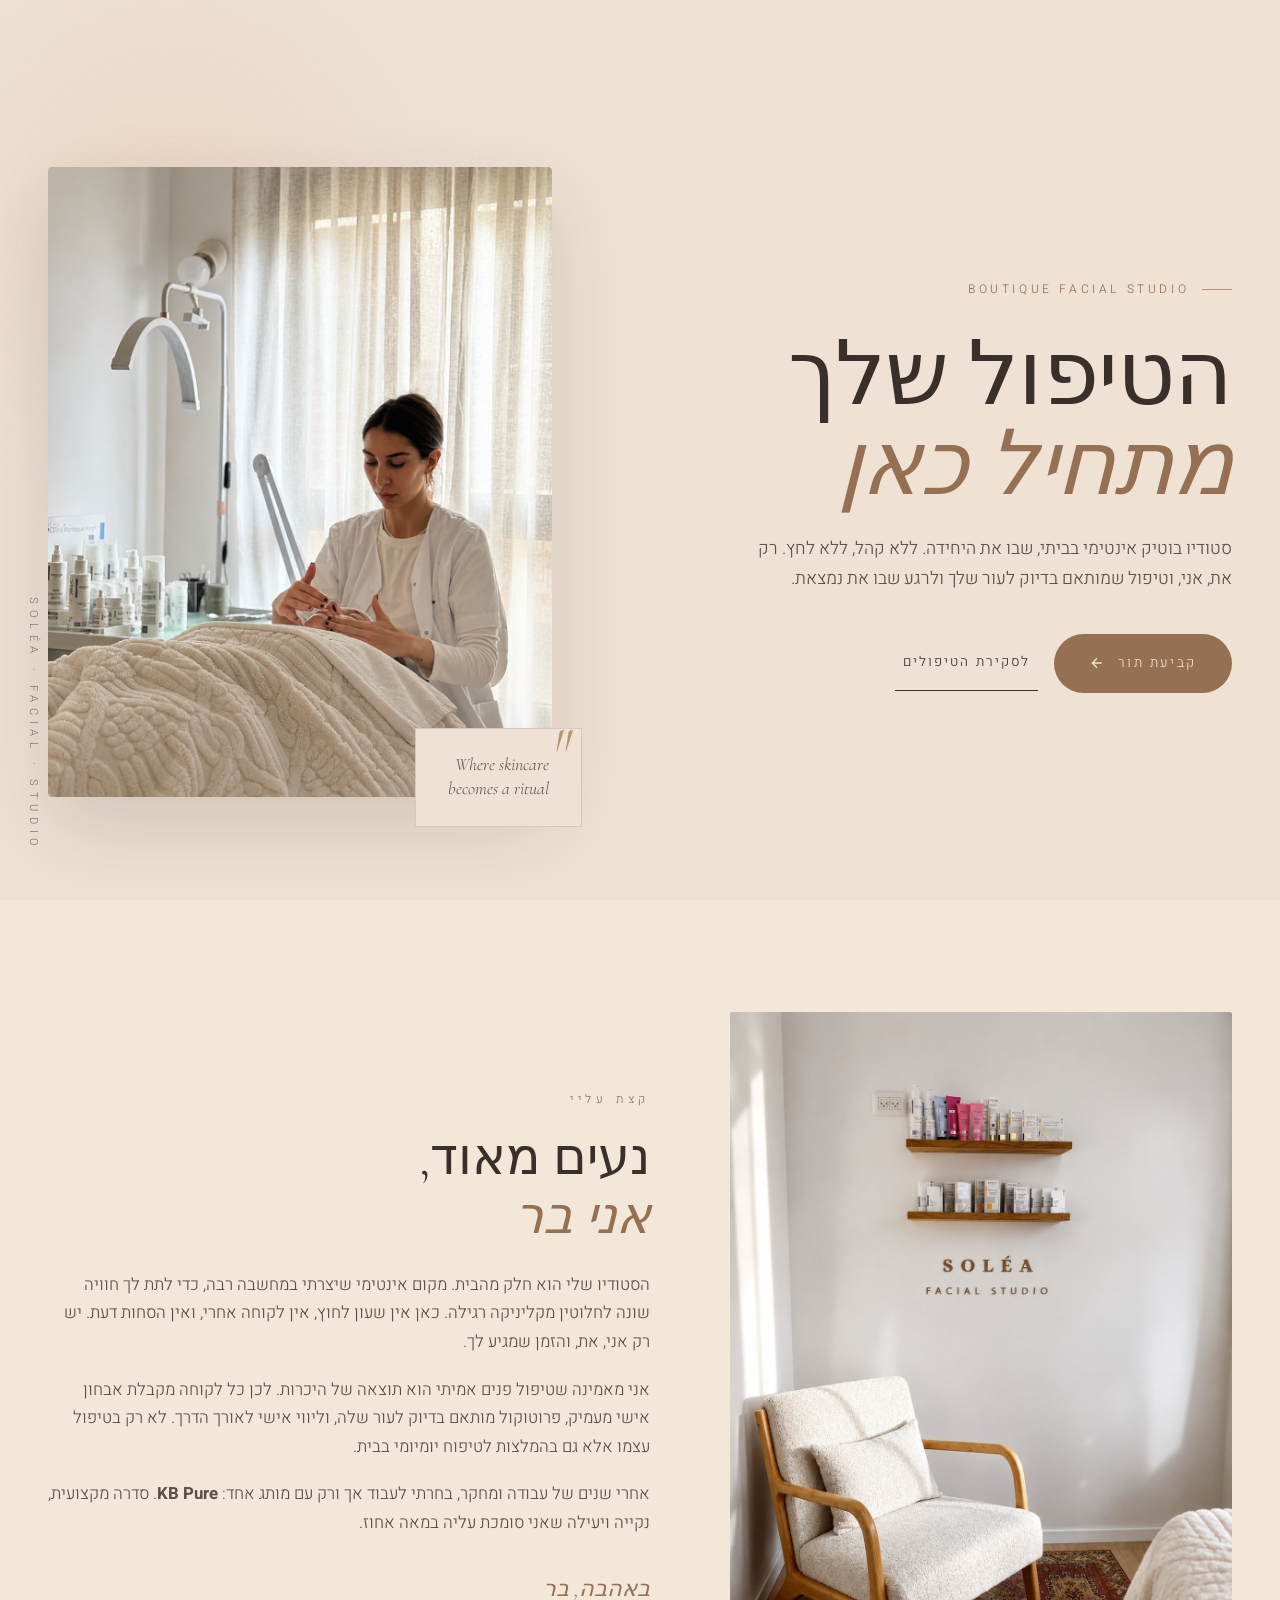
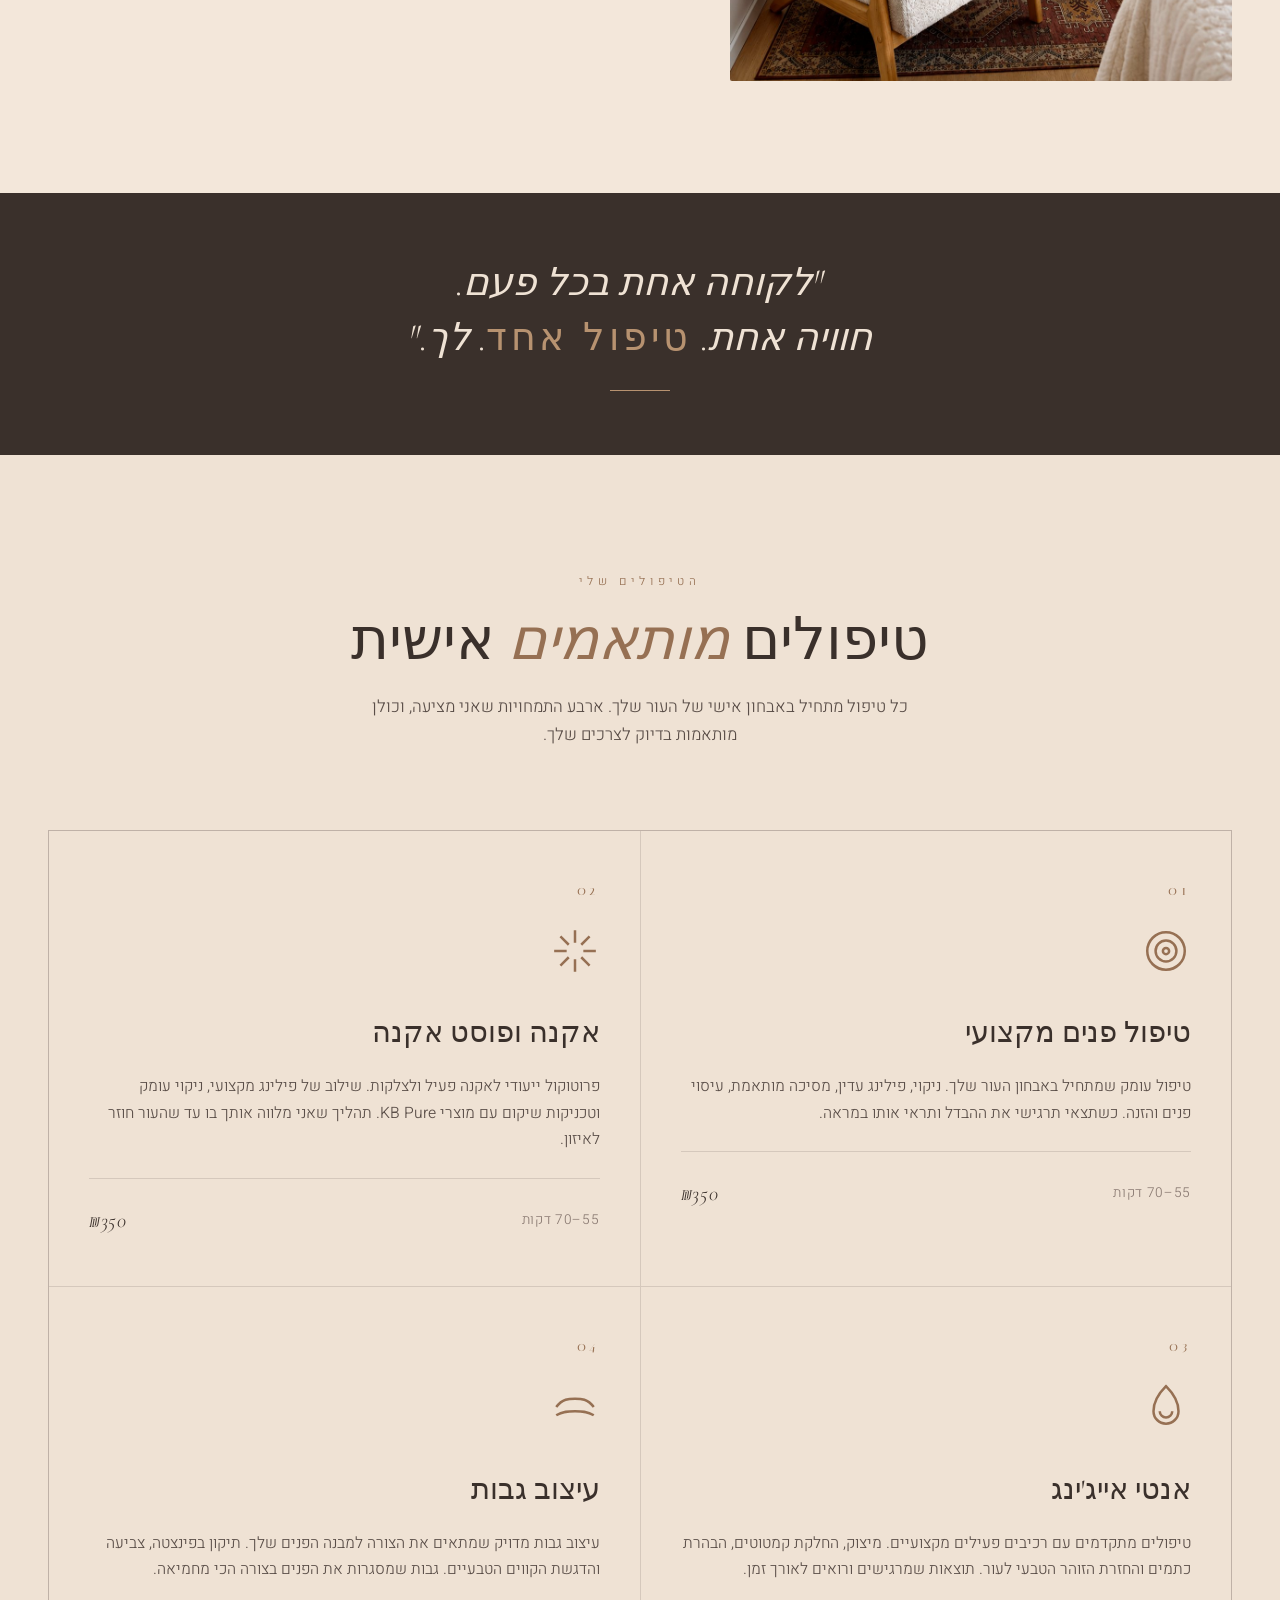
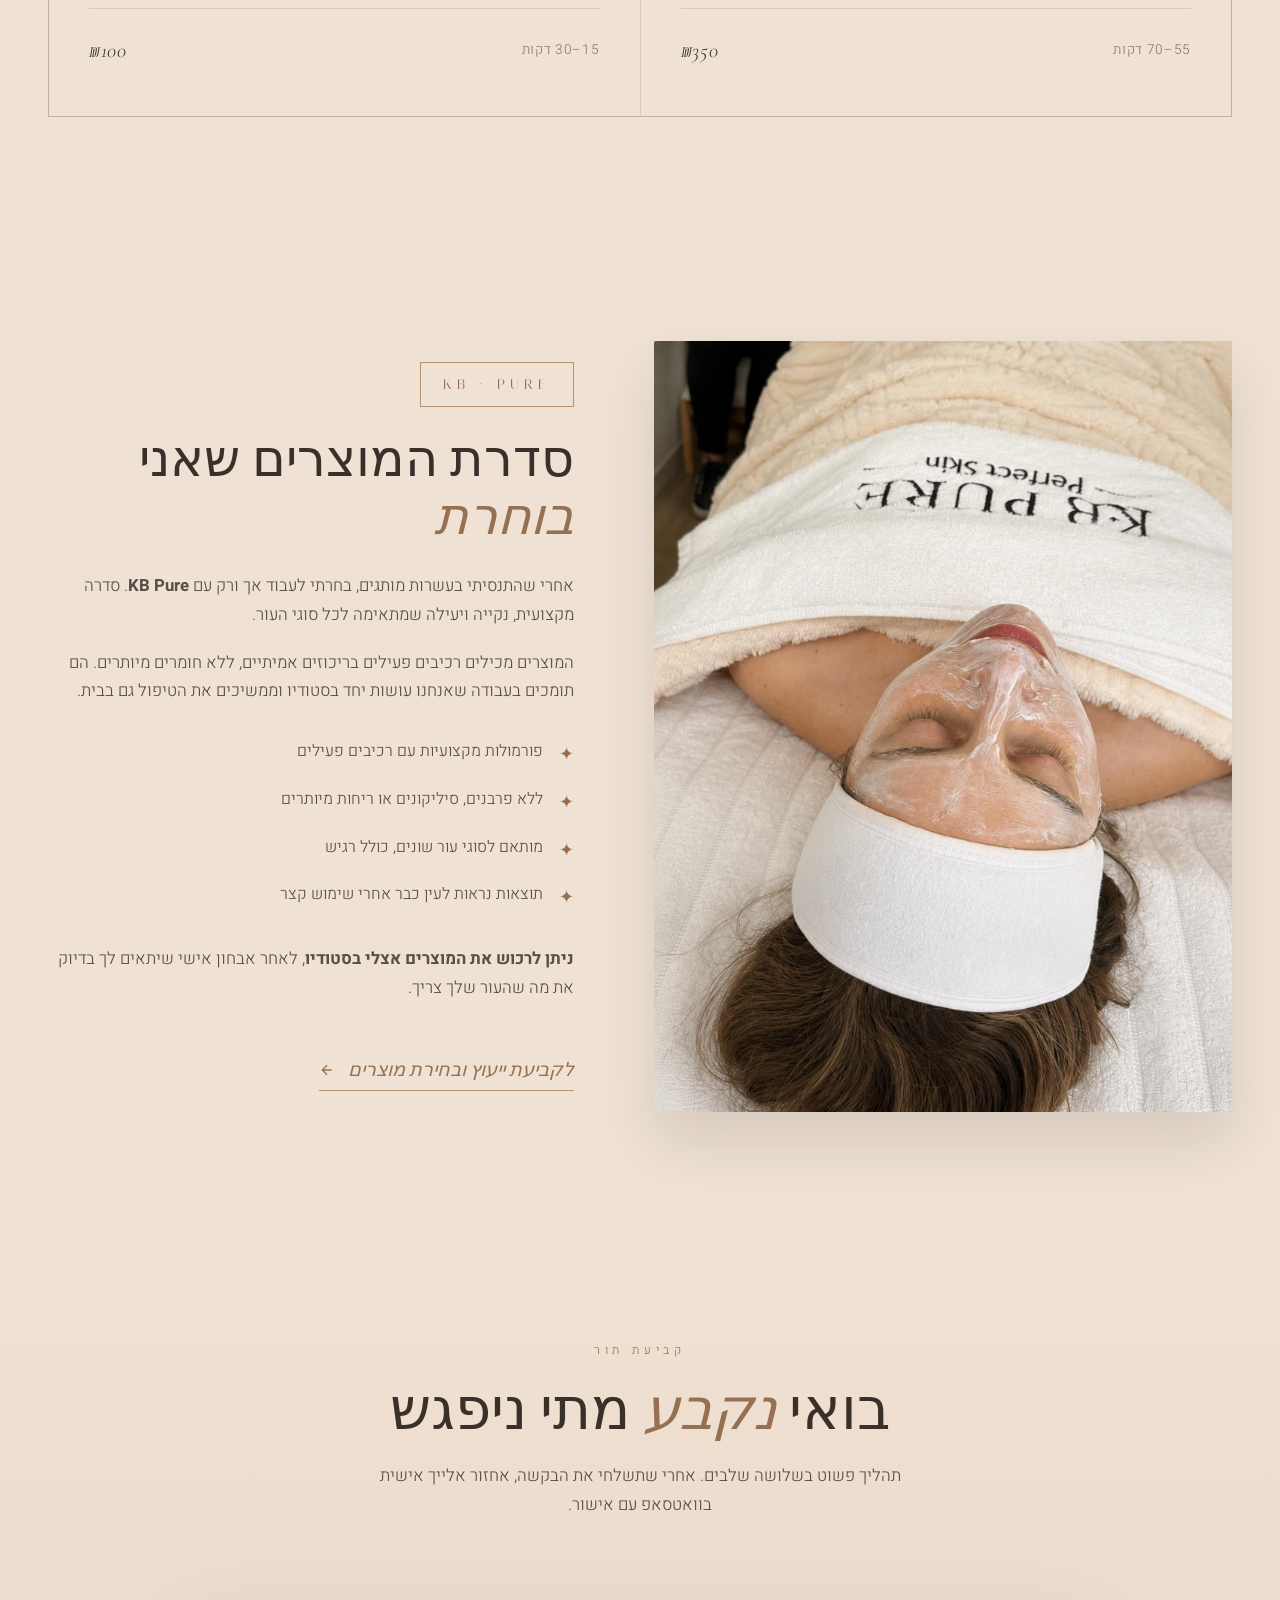
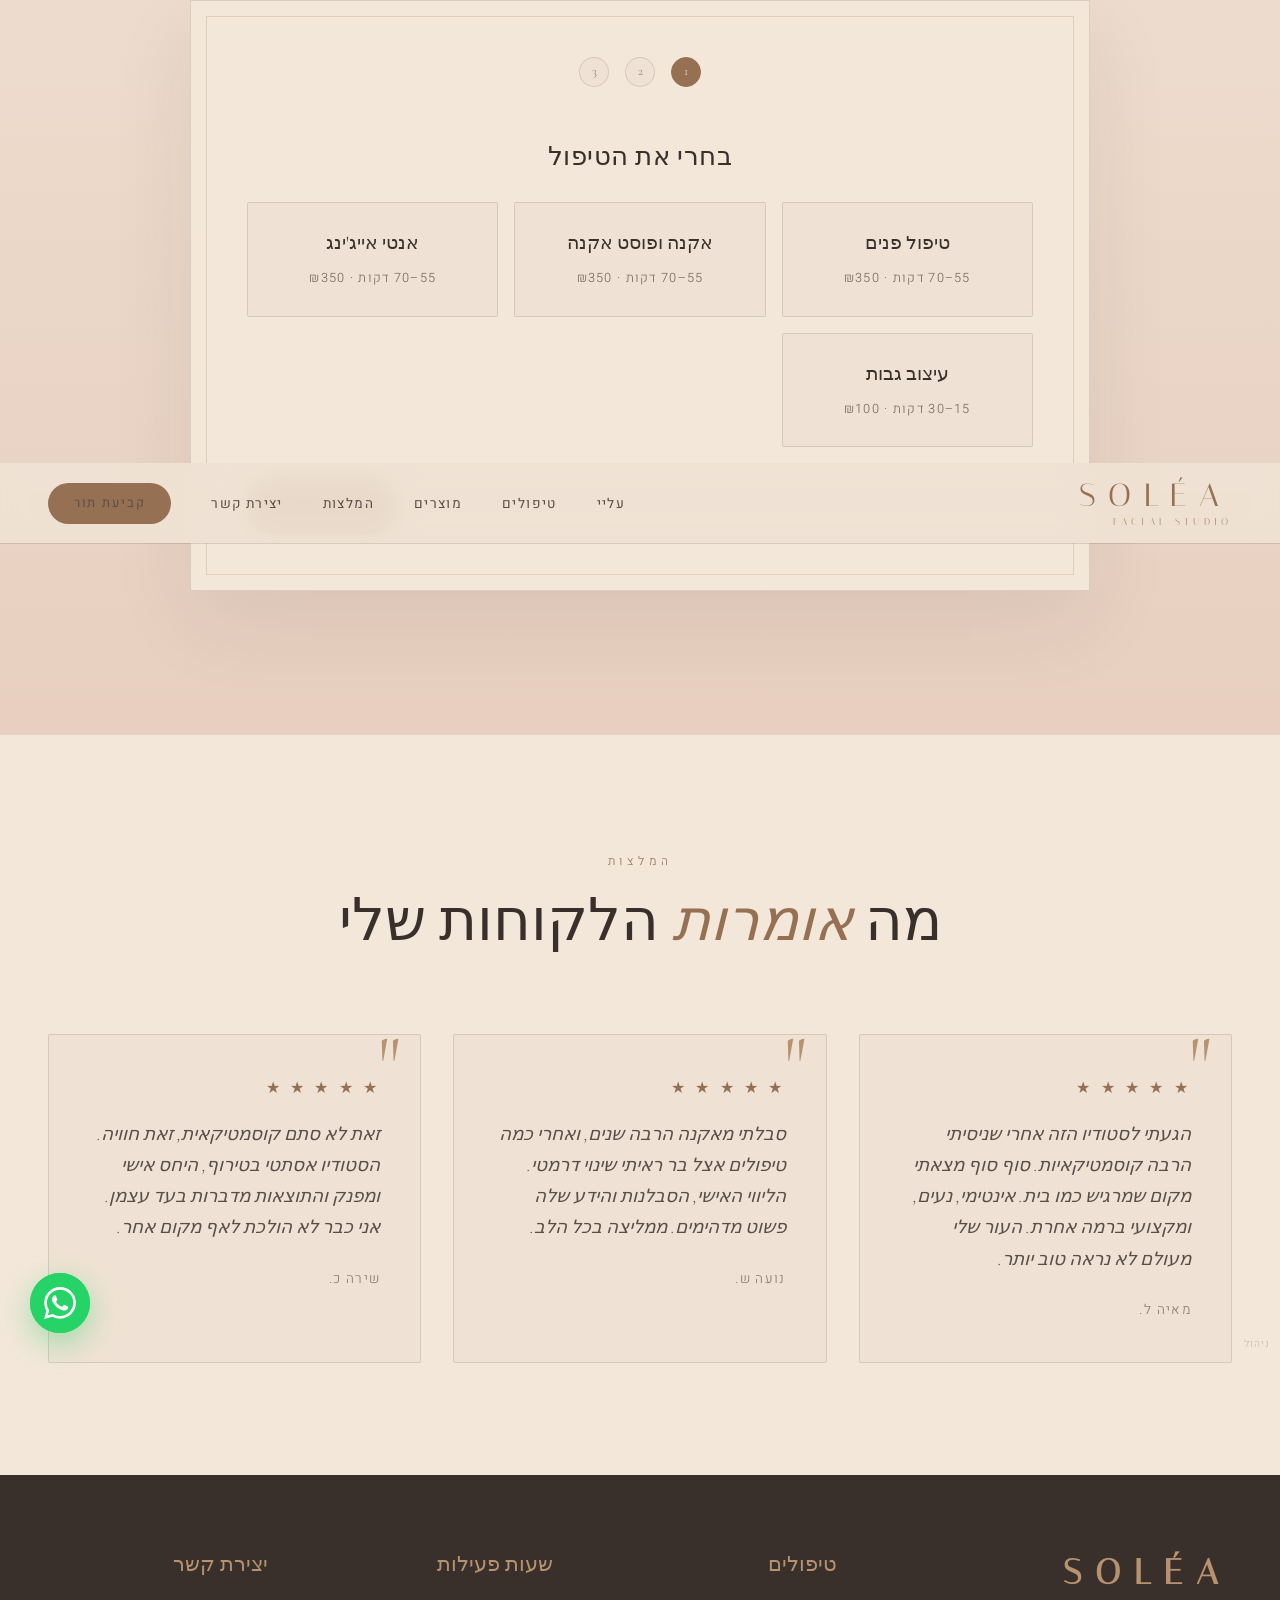
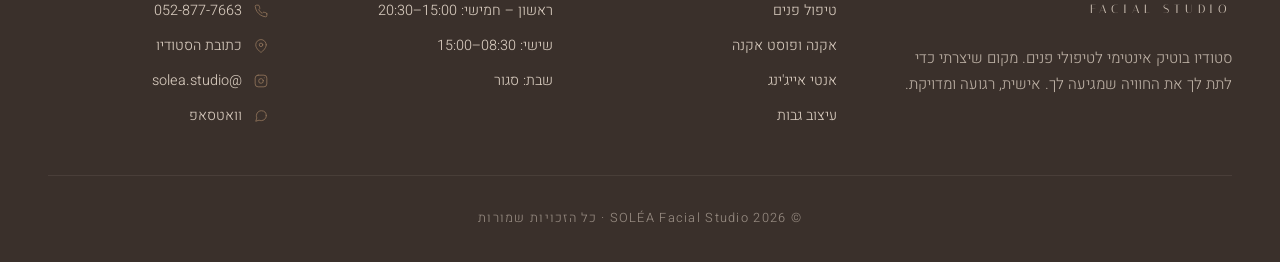
==== index.html @ 87bf35b2 "init" ====
<!DOCTYPE html>
<html lang="he" dir="rtl">
<head>
<meta charset="UTF-8">
<meta name="viewport" content="width=device-width, initial-scale=1.0">
<title>SOLÉA Facial Studio | סטודיו בוטיק לטיפולי פנים</title>
<meta name="description" content="סטודיו בוטיק אינטימי לטיפולי פנים, אקנה ועיצוב גבות. חוויה אישית, מקצועית ומפנקת בבית הקוסמטיקאית.">


<meta name="robots" content="index, follow, max-image-preview:large">
<meta name="author" content="SOLÉA Facial Studio">
<meta name="theme-color" content="#f7ede2">
<meta name="format-detection" content="telephone=no">
<link rel="canonical" href="https://your-domain.com/">

<meta property="og:type" content="website">
<meta property="og:locale" content="he_IL">
<meta property="og:title" content="SOLÉA Facial Studio | סטודיו בוטיק לטיפולי פנים">
<meta property="og:description" content="סטודיו בוטיק אינטימי לטיפולי פנים, אקנה ועיצוב גבות. חוויה אישית, מקצועית ומפנקת בבית הקוסמטיקאית.">
<meta property="og:url" content="https://your-domain.com/">
<meta property="og:site_name" content="SOLÉA Facial Studio">
<meta property="og:image" content="https://your-domain.com/og-image.jpg">

<meta name="twitter:card" content="summary_large_image">
<meta name="twitter:title" content="SOLÉA Facial Studio | סטודיו בוטיק לטיפולי פנים">
<meta name="twitter:description" content="סטודיו בוטיק אינטימי לטיפולי פנים, אקנה ועיצוב גבות. חוויה אישית, מקצועית ומפנקת בבית הקוסמטיקאית.">
<meta name="twitter:image" content="https://your-domain.com/og-image.jpg">

<script type="application/ld+json">
{
  "@context": "https://schema.org",
  "@type": "BeautySalon",
  "name": "SOLÉA Facial Studio",
  "description": "סטודיו בוטיק אינטימי לטיפולי פנים, אקנה ועיצוב גבות.",
  "url": "https://your-domain.com/",
  "telephone": "+972-52-877-7663",
  "areaServed": "IL",
  "serviceType": ["טיפולי פנים", "טיפול באקנה", "עיצוב גבות"]
}
</script>
<link rel="preconnect" href="https://fonts.googleapis.com">
<link rel="preconnect" href="https://fonts.gstatic.com" crossorigin>
<link href="https://fonts.googleapis.com/css2?family=Cormorant+Garamond:ital,wght@0,300;0,400;0,500;0,600;1,300;1,400&family=Heebo:wght@200;300;400;500;600;700&family=Italiana&display=swap" rel="stylesheet">

<link rel="stylesheet" href="styles.css">
</head>
<body>

<nav id="nav">
  <a href="#" class="nav-logo">
    SOLÉA
    <small>FACIAL STUDIO</small>
  </a>
  <button class="menu-toggle" id="menuToggle" type="button" aria-label="פתיחת תפריט" aria-expanded="false" aria-controls="navLinks">
    <span class="menu-toggle-line"></span>
    <span class="menu-toggle-line"></span>
    <span class="menu-toggle-line"></span>
  </button>
  <ul class="nav-links" id="navLinks">
    <li><a href="#about">עליי</a></li>
    <li><a href="#services">טיפולים</a></li>
    <li><a href="#products">מוצרים</a></li>
    <li><a href="#testimonials">המלצות</a></li>
    <li><a href="#contact">יצירת קשר</a></li>
    <li><a href="#booking" class="nav-cta">קביעת תור</a></li>
  </ul>
</nav>

<header class="hero">
  <div class="vertical-text">SOLÉA · FACIAL · STUDIO</div>
  <div class="hero-content">
    <span class="hero-eyebrow">Boutique Facial Studio</span>
    <h1>הטיפול שלך<br><em>מתחיל כאן</em></h1>
    <p class="lead">סטודיו בוטיק אינטימי בביתי, שבו את היחידה. ללא קהל, ללא לחץ. רק את, אני, וטיפול שמותאם בדיוק לעור שלך ולרגע שבו את נמצאת.</p>
    <div class="hero-cta-group">
      <a href="#booking" class="btn-primary">
        קביעת תור
        <svg width="16" height="16" viewBox="0 0 24 24" fill="none" stroke="currentColor" stroke-width="2"><path d="M19 12H5M12 19l-7-7 7-7"/></svg>
      </a>
      <a href="#services" class="btn-ghost">לסקירת הטיפולים</a>
    </div>
  </div>
  <div class="hero-image-wrap">
    <div class="hero-image">
      <img src="[data-uri]" alt="הקוסמטיקאית במהלך טיפול">
    </div>
    <div class="hero-deco">
      Where skincare<br>becomes a ritual
    </div>
  </div>
</header>

<section id="about" class="about">
  <div class="about-grid">
    <div class="about-image">
      <img src="[data-uri]" alt="חוויית טיפול בסטודיו">
      <div class="about-image-frame"></div>
    </div>
    <div class="about-content">
      <span class="section-eyebrow">קצת עליי</span>
      <h2>נעים מאוד,<br><em>אני בר</em></h2>
      <p>הסטודיו שלי הוא חלק מהבית. מקום אינטימי שיצרתי במחשבה רבה, כדי לתת לך חוויה שונה לחלוטין מקליניקה רגילה. כאן אין שעון לחוץ, אין לקוחה אחרי, ואין הסחות דעת. יש רק אני, את, והזמן שמגיע לך.</p>
      <p>אני מאמינה שטיפול פנים אמיתי הוא תוצאה של היכרות. לכן כל לקוחה מקבלת אבחון אישי מעמיק, פרוטוקול מותאם בדיוק לעור שלה, וליווי אישי לאורך הדרך. לא רק בטיפול עצמו אלא גם בהמלצות לטיפוח יומיומי בבית.</p>
      <p>אחרי שנים של עבודה ומחקר, בחרתי לעבוד אך ורק עם מותג אחד: <strong>KB Pure</strong>. סדרה מקצועית, נקייה ויעילה שאני סומכת עליה במאה אחוז.</p>
      <div class="about-signature">באהבה, בר</div>
    </div>
  </div>
</section>

<div class="experience-strip">
  <div class="experience-strip-inner">
    <h3>"לקוחה אחת בכל פעם.<br>חוויה אחת. <em>טיפול אחד</em>. לך."</h3>
    <div class="underline"></div>
  </div>
</div>

<section id="services">
  <div class="section-header">
    <span class="section-eyebrow">הטיפולים שלי</span>
    <h2 class="section-title">טיפולים <em>מותאמים</em> אישית</h2>
    <p class="section-sub">כל טיפול מתחיל באבחון אישי של העור שלך. ארבע התמחויות שאני מציעה, וכולן מותאמות בדיוק לצרכים שלך.</p>
  </div>

  <div class="services-grid">
    <div class="service-card">
      <div class="service-number">01</div>
      <svg class="service-icon" viewBox="0 0 24 24" fill="none" stroke="currentColor" stroke-width="1.2"><circle cx="12" cy="12" r="9"/><circle cx="12" cy="12" r="5"/><circle cx="12" cy="12" r="1.5"/></svg>
      <h3>טיפול פנים מקצועי</h3>
      <p>טיפול עומק שמתחיל באבחון העור שלך. ניקוי, פילינג עדין, מסיכה מותאמת, עיסוי פנים והזנה. כשתצאי תרגישי את ההבדל ותראי אותו במראה.</p>
      <div class="service-meta">
        <span>55–70 דקות</span>
        <span class="service-price">₪350</span>
      </div>
    </div>

    <div class="service-card">
      <div class="service-number">02</div>
      <svg class="service-icon" viewBox="0 0 24 24" fill="none" stroke="currentColor" stroke-width="1.2"><path d="M12 2v6M12 16v6M2 12h6M16 12h6M5 5l4 4M15 15l4 4M5 19l4-4M15 9l4-4"/></svg>
      <h3>אקנה ופוסט אקנה</h3>
      <p>פרוטוקול ייעודי לאקנה פעיל ולצלקות. שילוב של פילינג מקצועי, ניקוי עומק וטכניקות שיקום עם מוצרי KB Pure. תהליך שאני מלווה אותך בו עד שהעור חוזר לאיזון.</p>
      <div class="service-meta">
        <span>55–70 דקות</span>
        <span class="service-price">₪350</span>
      </div>
    </div>

    <div class="service-card">
      <div class="service-number">03</div>
      <svg class="service-icon" viewBox="0 0 24 24" fill="none" stroke="currentColor" stroke-width="1.2"><path d="M12 2C8 6 6 10 6 14a6 6 0 0012 0c0-4-2-8-6-12z"/><path d="M9 14a3 3 0 006 0"/></svg>
      <h3>אנטי אייג'ינג</h3>
      <p>טיפולים מתקדמים עם רכיבים פעילים מקצועיים. מיצוק, החלקת קמטוטים, הבהרת כתמים והחזרת הזוהר הטבעי לעור. תוצאות שמרגישים ורואים לאורך זמן.</p>
      <div class="service-meta">
        <span>55–70 דקות</span>
        <span class="service-price">₪350</span>
      </div>
    </div>

    <div class="service-card">
      <div class="service-number">04</div>
      <svg class="service-icon" viewBox="0 0 24 24" fill="none" stroke="currentColor" stroke-width="1.2"><path d="M3 12c3-4 6-4 9-4s6 0 9 4"/><path d="M3 16c3-2 6-2 9-2s6 0 9 2"/></svg>
      <h3>עיצוב גבות</h3>
      <p>עיצוב גבות מדויק שמתאים את הצורה למבנה הפנים שלך. תיקון בפינצטה, צביעה והדגשת הקווים הטבעיים. גבות שמסגרות את הפנים בצורה הכי מחמיאה.</p>
      <div class="service-meta">
        <span>15–30 דקות</span>
        <span class="service-price">₪100</span>
      </div>
    </div>
  </div>
  <div class="services-carousel-controls" aria-label="ניווט קרוסלת טיפולים">
    <button type="button" class="services-carousel-btn" id="servicesPrev" aria-label="טיפול קודם">‹</button>
    <div class="services-carousel-dots" id="servicesDots"></div>
    <button type="button" class="services-carousel-btn" id="servicesNext" aria-label="טיפול הבא">›</button>
  </div>
</section>

<section id="products" class="products">
  <div class="products-grid">
    <div class="products-image">
      <img src="assets/treatment-3.png" alt="פינת המוצרים של KB Pure בסטודיו">
    </div>
    <div class="products-content">
      <span class="brand-mark">KB · PURE</span>
      <h2>סדרת המוצרים שאני <em>בוחרת</em></h2>
      <p>אחרי שהתנסיתי בעשרות מותגים, בחרתי לעבוד אך ורק עם <strong>KB Pure</strong>. סדרה מקצועית, נקייה ויעילה שמתאימה לכל סוגי העור.</p>
      <p>המוצרים מכילים רכיבים פעילים בריכוזים אמיתיים, ללא חומרים מיותרים. הם תומכים בעבודה שאנחנו עושות יחד בסטודיו וממשיכים את הטיפול גם בבית.</p>
      <ul class="products-features">
        <li>פורמולות מקצועיות עם רכיבים פעילים</li>
        <li>ללא פרבנים, סיליקונים או ריחות מיותרים</li>
        <li>מותאם לסוגי עור שונים, כולל רגיש</li>
        <li>תוצאות נראות לעין כבר אחרי שימוש קצר</li>
      </ul>
      <p style="margin-top: 2rem;"><strong>ניתן לרכוש את המוצרים אצלי בסטודיו</strong>, לאחר אבחון אישי שיתאים לך בדיוק את מה שהעור שלך צריך.</p>
      <a href="#booking" class="products-cta">
        לקביעת ייעוץ ובחירת מוצרים
        <svg width="16" height="16" viewBox="0 0 24 24" fill="none" stroke="currentColor" stroke-width="2"><path d="M19 12H5M12 19l-7-7 7-7"/></svg>
      </a>
    </div>
  </div>
</section>

<section id="booking" class="booking">
  <div class="section-header">
    <span class="section-eyebrow">קביעת תור</span>
    <h2 class="section-title">בואי <em>נקבע</em> מתי ניפגש</h2>
    <p class="section-sub">תהליך פשוט בשלושה שלבים. אחרי שתשלחי את הבקשה, אחזור אלייך אישית בוואטסאפ עם אישור.</p>
  </div>

  <div class="booking-container">
    <div class="step-indicator">
      <div class="step-dot active" id="dot1">1</div>
      <div class="step-dot" id="dot2">2</div>
      <div class="step-dot" id="dot3">3</div>
    </div>

    <div class="booking-step active" id="step1">
      <h3 class="serif" style="font-size: 1.6rem; margin-bottom: 1.5rem; text-align: center;">בחרי את הטיפול</h3>
      <div class="service-options" id="serviceOptions">
        <div class="service-option" data-service="טיפול פנים מקצועי" data-duration="55-70 דק׳" data-price="350">
          <h4>טיפול פנים</h4>
          <span class="duration">55–70 דקות · ₪350</span>
        </div>
        <div class="service-option" data-service="אקנה ופוסט אקנה" data-duration="55-70 דק׳" data-price="350">
          <h4>אקנה ופוסט אקנה</h4>
          <span class="duration">55–70 דקות · ₪350</span>
        </div>
        <div class="service-option" data-service="אנטי אייג'ינג" data-duration="55-70 דק׳" data-price="350">
          <h4>אנטי אייג'ינג</h4>
          <span class="duration">55–70 דקות · ₪350</span>
        </div>
        <div class="service-option" data-service="עיצוב גבות" data-duration="15-30 דק׳" data-price="100">
          <h4>עיצוב גבות</h4>
          <span class="duration">15–30 דקות · ₪100</span>
        </div>
      </div>
      <div class="btn-row" style="justify-content: flex-end;">
        <button class="btn-primary" onclick="goToStep(2)" style="justify-content: center;">לשלב הבא</button>
      </div>
    </div>

    <div class="booking-step" id="step2">
      <h3 class="serif" style="font-size: 1.6rem; margin-bottom: 1.5rem; text-align: center;">בחרי תאריך ושעה</h3>
      <div class="calendar">
        <div class="calendar-header">
          <button class="calendar-nav" id="prevMonth">›</button>
          <div class="calendar-month" id="calendarMonth"></div>
          <button class="calendar-nav" id="nextMonth">‹</button>
        </div>
        <div class="calendar-grid" id="calendarGrid"></div>
      </div>
      <div id="timeSlotsContainer" style="display: none;">
        <label class="form-label">שעות פנויות</label>
        <div class="time-slots" id="timeSlots"></div>
      </div>
      <div class="btn-row">
        <button class="btn-secondary" onclick="goToStep(1)">חזור</button>
        <button class="btn-primary" onclick="goToStep(3)" style="justify-content: center;">לשלב הבא</button>
      </div>
    </div>

    <div class="booking-step" id="step3">
      <h3 class="serif" style="font-size: 1.6rem; margin-bottom: 1.5rem; text-align: center;">פרטים אישיים</h3>
      <div class="form-group">
        <label class="form-label">שם מלא</label>
        <input type="text" class="form-input" id="clientName" placeholder="השם שלך">
      </div>
      <div class="form-group">
        <label class="form-label">מספר טלפון</label>
        <input type="tel" class="form-input" id="clientPhone" placeholder="050-0000000">
      </div>
      <div class="form-group">
        <label class="form-label">הערות (אופציונלי)</label>
        <textarea class="form-textarea" id="clientNotes" placeholder="רגישויות, בקשות מיוחדות..."></textarea>
      </div>

      <div class="summary-card">
        <div class="summary-row"><span class="label">טיפול</span><span class="value" id="sumService">·</span></div>
        <div class="summary-row"><span class="label">תאריך</span><span class="value" id="sumDate">·</span></div>
        <div class="summary-row"><span class="label">שעה</span><span class="value" id="sumTime">·</span></div>
      </div>

      <div class="btn-row">
        <button class="btn-secondary" onclick="goToStep(2)">חזור</button>
        <button class="btn-primary" onclick="submitBooking()">
          שלחי בקשה דרך וואטסאפ
          <svg width="18" height="18" viewBox="0 0 24 24" fill="currentColor"><path d="M17.472 14.382c-.297-.149-1.758-.867-2.03-.967-.273-.099-.471-.148-.67.15-.197.297-.767.966-.94 1.164-.173.199-.347.223-.644.075-.297-.15-1.255-.463-2.39-1.475-.883-.788-1.48-1.761-1.653-2.059-.173-.297-.018-.458.13-.606.134-.133.298-.347.446-.52.149-.174.198-.298.298-.497.099-.198.05-.371-.025-.52-.075-.149-.669-1.612-.916-2.207-.242-.579-.487-.5-.669-.51-.173-.008-.371-.01-.57-.01-.198 0-.52.074-.792.372-.272.297-1.04 1.016-1.04 2.479 0 1.462 1.065 2.875 1.213 3.074.149.198 2.096 3.2 5.077 4.487.709.306 1.262.489 1.694.625.712.227 1.36.195 1.871.118.571-.085 1.758-.719 2.006-1.413.248-.694.248-1.289.173-1.413-.074-.124-.272-.198-.57-.347m-5.421 7.403h-.004a9.87 9.87 0 01-5.031-1.378l-.361-.214-3.741.982.998-3.648-.235-.374a9.86 9.86 0 01-1.51-5.26c.001-5.45 4.436-9.884 9.888-9.884 2.64 0 5.122 1.03 6.988 2.898a9.825 9.825 0 012.893 6.994c-.003 5.45-4.437 9.884-9.885 9.884m8.413-18.297A11.815 11.815 0 0012.05 0C5.495 0 .16 5.335.157 11.892c0 2.096.547 4.142 1.588 5.945L.057 24l6.305-1.654a11.882 11.882 0 005.683 1.448h.005c6.554 0 11.89-5.335 11.893-11.893a11.821 11.821 0 00-3.48-8.413z"/></svg>
        </button>
      </div>
    </div>

    <div class="booking-step" id="step4">
      <div class="success-screen">
        <div class="success-icon">✓</div>
        <h3 class="serif" style="font-size: 2rem; margin-bottom: 1rem;">הבקשה נשלחה!</h3>
        <p style="color: var(--ink-soft); max-width: 450px; margin: 0 auto 2rem; font-size: 1.05rem;">תודה רבה. נפתח לך וואטסאפ עם ההודעה אליי. אחזור אלייך אישית בהקדם עם אישור או הצעת מועד חלופי.</p>
        <button class="btn-primary" onclick="resetBooking()">קביעת תור נוסף</button>
      </div>
    </div>
  </div>
</section>

<section id="testimonials" class="testimonials">
  <div class="section-header">
    <span class="section-eyebrow">המלצות</span>
    <h2 class="section-title">מה <em>אומרות</em> הלקוחות שלי</h2>
  </div>
  <div class="testimonials-grid">
    <div class="testimonial">
      <div class="stars">★ ★ ★ ★ ★</div>
      <p>הגעתי לסטודיו הזה אחרי שניסיתי הרבה קוסמטיקאיות. סוף סוף מצאתי מקום שמרגיש כמו בית. אינטימי, נעים, ומקצועי ברמה אחרת. העור שלי מעולם לא נראה טוב יותר.</p>
      <div class="author">מאיה ל.</div>
    </div>
    <div class="testimonial">
      <div class="stars">★ ★ ★ ★ ★</div>
      <p>סבלתי מאקנה הרבה שנים, ואחרי כמה טיפולים אצל בר ראיתי שינוי דרמטי. הליווי האישי, הסבלנות והידע שלה פשוט מדהימים. ממליצה בכל הלב.</p>
      <div class="author">נועה ש.</div>
    </div>
    <div class="testimonial">
      <div class="stars">★ ★ ★ ★ ★</div>
      <p>זאת לא סתם קוסמטיקאית, זאת חוויה. הסטודיו אסתטי בטירוף, היחס אישי ומפנק והתוצאות מדברות בעד עצמן. אני כבר לא הולכת לאף מקום אחר.</p>
      <div class="author">שירה כ.</div>
    </div>
  </div>
  <div class="services-carousel-controls" aria-label="ניווט קרוסלת המלצות">
    <button type="button" class="services-carousel-btn" id="testimonialsPrev" aria-label="המלצה קודמת">‹</button>
    <div class="services-carousel-dots" id="testimonialsDots"></div>
    <button type="button" class="services-carousel-btn" id="testimonialsNext" aria-label="המלצה הבאה">›</button>
  </div>
</section>

<footer id="contact">
  <div class="footer-grid">
    <div class="footer-brand">
      <h3>SOLÉA</h3>
      <small>FACIAL STUDIO</small>
      <p>סטודיו בוטיק אינטימי לטיפולי פנים. מקום שיצרתי כדי לתת לך את החוויה שמגיעה לך. אישית, רגועה ומדויקת.</p>
    </div>
    <div class="footer-col">
      <h4>טיפולים</h4>
      <ul>
        <li><a href="#services">טיפול פנים</a></li>
        <li><a href="#services">אקנה ופוסט אקנה</a></li>
        <li><a href="#services">אנטי אייג'ינג</a></li>
        <li><a href="#services">עיצוב גבות</a></li>
      </ul>
    </div>
    <div class="footer-col">
      <h4>שעות פעילות</h4>
      <ul>
        <li>ראשון – חמישי: 15:00–20:30</li>
        <li>שישי: 08:30–15:00</li>
        <li>שבת: סגור</li>
      </ul>
    </div>
    <div class="footer-col">
      <h4>יצירת קשר</h4>
      <ul>
        <li>
          <svg class="footer-icon" viewBox="0 0 24 24" fill="none" stroke="currentColor" stroke-width="1.4" stroke-linecap="round" stroke-linejoin="round"><path d="M22 16.92v3a2 2 0 01-2.18 2 19.79 19.79 0 01-8.63-3.07 19.5 19.5 0 01-6-6 19.79 19.79 0 01-3.07-8.67A2 2 0 014.11 2h3a2 2 0 012 1.72 12.84 12.84 0 00.7 2.81 2 2 0 01-.45 2.11L8.09 9.91a16 16 0 006 6l1.27-1.27a2 2 0 012.11-.45 12.84 12.84 0 002.81.7A2 2 0 0122 16.92z"/></svg>
          <a href="tel:0528777663">052-877-7663</a>
        </li>
        <li>
          <svg class="footer-icon" viewBox="0 0 24 24" fill="none" stroke="currentColor" stroke-width="1.4" stroke-linecap="round" stroke-linejoin="round"><path d="M21 10c0 7-9 13-9 13s-9-6-9-13a9 9 0 0118 0z"/><circle cx="12" cy="10" r="3"/></svg>
          <span>כתובת הסטודיו</span>
        </li>
        <li>
          <svg class="footer-icon" viewBox="0 0 24 24" fill="none" stroke="currentColor" stroke-width="1.4" stroke-linecap="round" stroke-linejoin="round"><rect x="2" y="2" width="20" height="20" rx="5" ry="5"/><path d="M16 11.37A4 4 0 1112.63 8 4 4 0 0116 11.37z"/><line x1="17.5" y1="6.5" x2="17.51" y2="6.5"/></svg>
          <a href="#">@solea.studio</a>
        </li>
        <li>
          <svg class="footer-icon" viewBox="0 0 24 24" fill="none" stroke="currentColor" stroke-width="1.4" stroke-linecap="round" stroke-linejoin="round"><path d="M21 11.5a8.38 8.38 0 01-.9 3.8 8.5 8.5 0 01-7.6 4.7 8.38 8.38 0 01-3.8-.9L3 21l1.9-5.7a8.38 8.38 0 01-.9-3.8 8.5 8.5 0 014.7-7.6 8.38 8.38 0 013.8-.9h.5a8.48 8.48 0 018 8v.5z"/></svg>
          <a href="https://wa.me/972528777663" target="_blank">וואטסאפ</a>
        </li>
      </ul>
    </div>
  </div>
  <div class="footer-bottom">
    © 2026 SOLÉA Facial Studio · כל הזכויות שמורות
  </div>
</footer>

<a href="https://wa.me/972528777663" target="_blank" class="whatsapp-float" aria-label="WhatsApp">
  <svg width="32" height="32" viewBox="0 0 24 24" fill="currentColor"><path d="M17.472 14.382c-.297-.149-1.758-.867-2.03-.967-.273-.099-.471-.148-.67.15-.197.297-.767.966-.94 1.164-.173.199-.347.223-.644.075-.297-.15-1.255-.463-2.39-1.475-.883-.788-1.48-1.761-1.653-2.059-.173-.297-.018-.458.13-.606.134-.133.298-.347.446-.52.149-.174.198-.298.298-.497.099-.198.05-.371-.025-.52-.075-.149-.669-1.612-.916-2.207-.242-.579-.487-.5-.669-.51-.173-.008-.371-.01-.57-.01-.198 0-.52.074-.792.372-.272.297-1.04 1.016-1.04 2.479 0 1.462 1.065 2.875 1.213 3.074.149.198 2.096 3.2 5.077 4.487.709.306 1.262.489 1.694.625.712.227 1.36.195 1.871.118.571-.085 1.758-.719 2.006-1.413.248-.694.248-1.289.173-1.413-.074-.124-.272-.198-.57-.347m-5.421 7.403h-.004a9.87 9.87 0 01-5.031-1.378l-.361-.214-3.741.982.998-3.648-.235-.374a9.86 9.86 0 01-1.51-5.26c.001-5.45 4.436-9.884 9.888-9.884 2.64 0 5.122 1.03 6.988 2.898a9.825 9.825 0 012.893 6.994c-.003 5.45-4.437 9.884-9.885 9.884m8.413-18.297A11.815 11.815 0 0012.05 0C5.495 0 .16 5.335.157 11.892c0 2.096.547 4.142 1.588 5.945L.057 24l6.305-1.654a11.882 11.882 0 005.683 1.448h.005c6.554 0 11.89-5.335 11.893-11.893a11.821 11.821 0 00-3.48-8.413z"/></svg>
</a>

<a href="#" class="admin-link" onclick="event.preventDefault(); openAdmin();">ניהול</a>

<div class="modal-overlay" id="adminModal">
  <div class="modal">
    <button class="modal-close" onclick="closeAdmin()">×</button>
    
    <div id="adminLogin">
      <h2 class="serif" style="font-size: 2rem; margin-bottom: 0.5rem;">כניסה לניהול</h2>
      <p style="color: var(--whisper); margin-bottom: 2rem;">הזיני את סיסמת הניהול</p>
      <input type="password" class="password-input" id="adminPassword" placeholder="סיסמה" onkeypress="if(event.key==='Enter')checkPassword()">
      <button class="btn-primary" onclick="checkPassword()" style="width: 100%; justify-content: center;">היכנסי</button>
      <p style="color: var(--whisper); font-size: 0.85rem; margin-top: 1.5rem; font-style: italic;">סיסמת ברירת מחדל: solea2026</p>
    </div>

    <div id="adminDashboard" style="display: none;">
      <h2 class="serif" style="font-size: 2rem; margin-bottom: 0.5rem;">יומן הזמנות</h2>
      <p style="color: var(--whisper); margin-bottom: 2rem;">ניהול בקשות התורים שלך</p>
      
      <div class="admin-stats">
        <div class="stat-card"><span class="stat-num" id="statPending">0</span><span class="stat-label">ממתינות</span></div>
        <div class="stat-card"><span class="stat-num" id="statConfirmed">0</span><span class="stat-label">מאושרות</span></div>
        <div class="stat-card"><span class="stat-num" id="statRejected">0</span><span class="stat-label">דחויות</span></div>
        <div class="stat-card"><span class="stat-num" id="statTotal">0</span><span class="stat-label">סה"כ</span></div>
      </div>

      <div class="appointments-list" id="appointmentsList"></div>
    </div>
  </div>
</div>

<script src="script.js" defer></script>

</body>
</html>
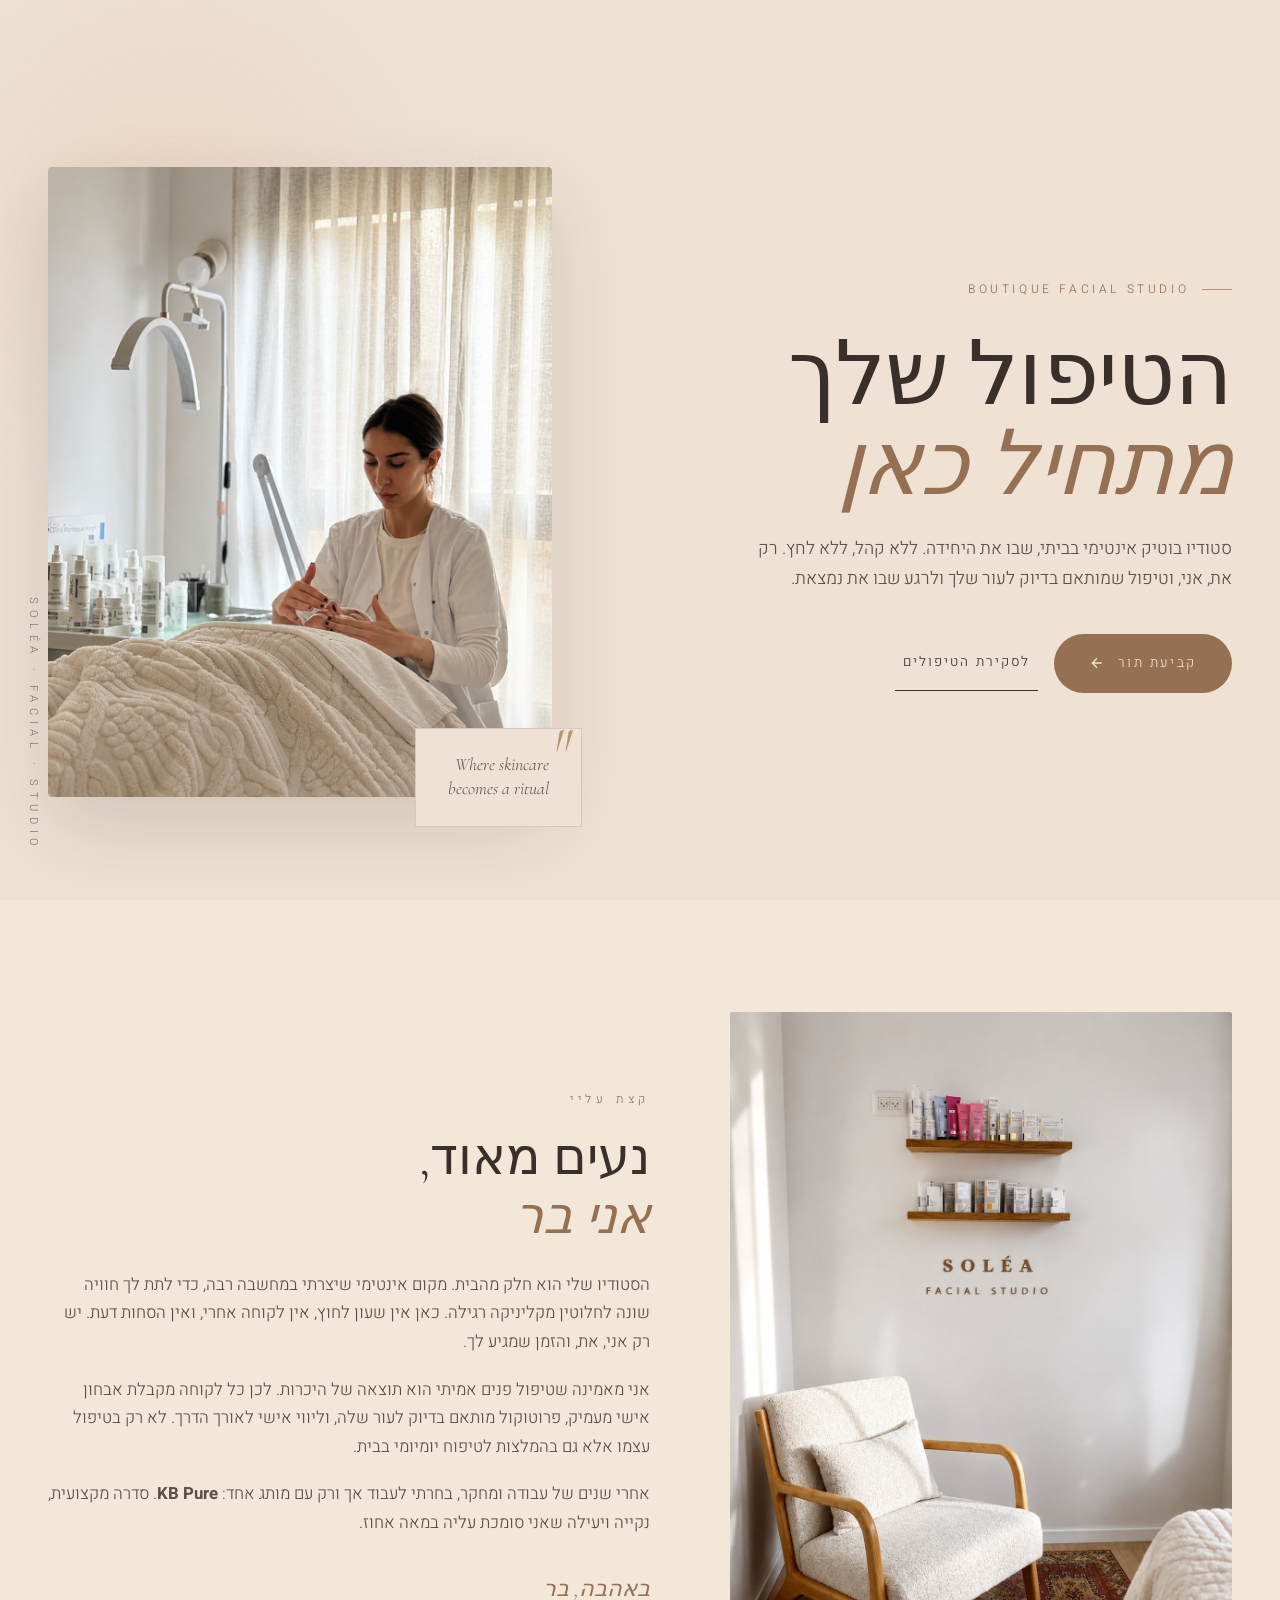
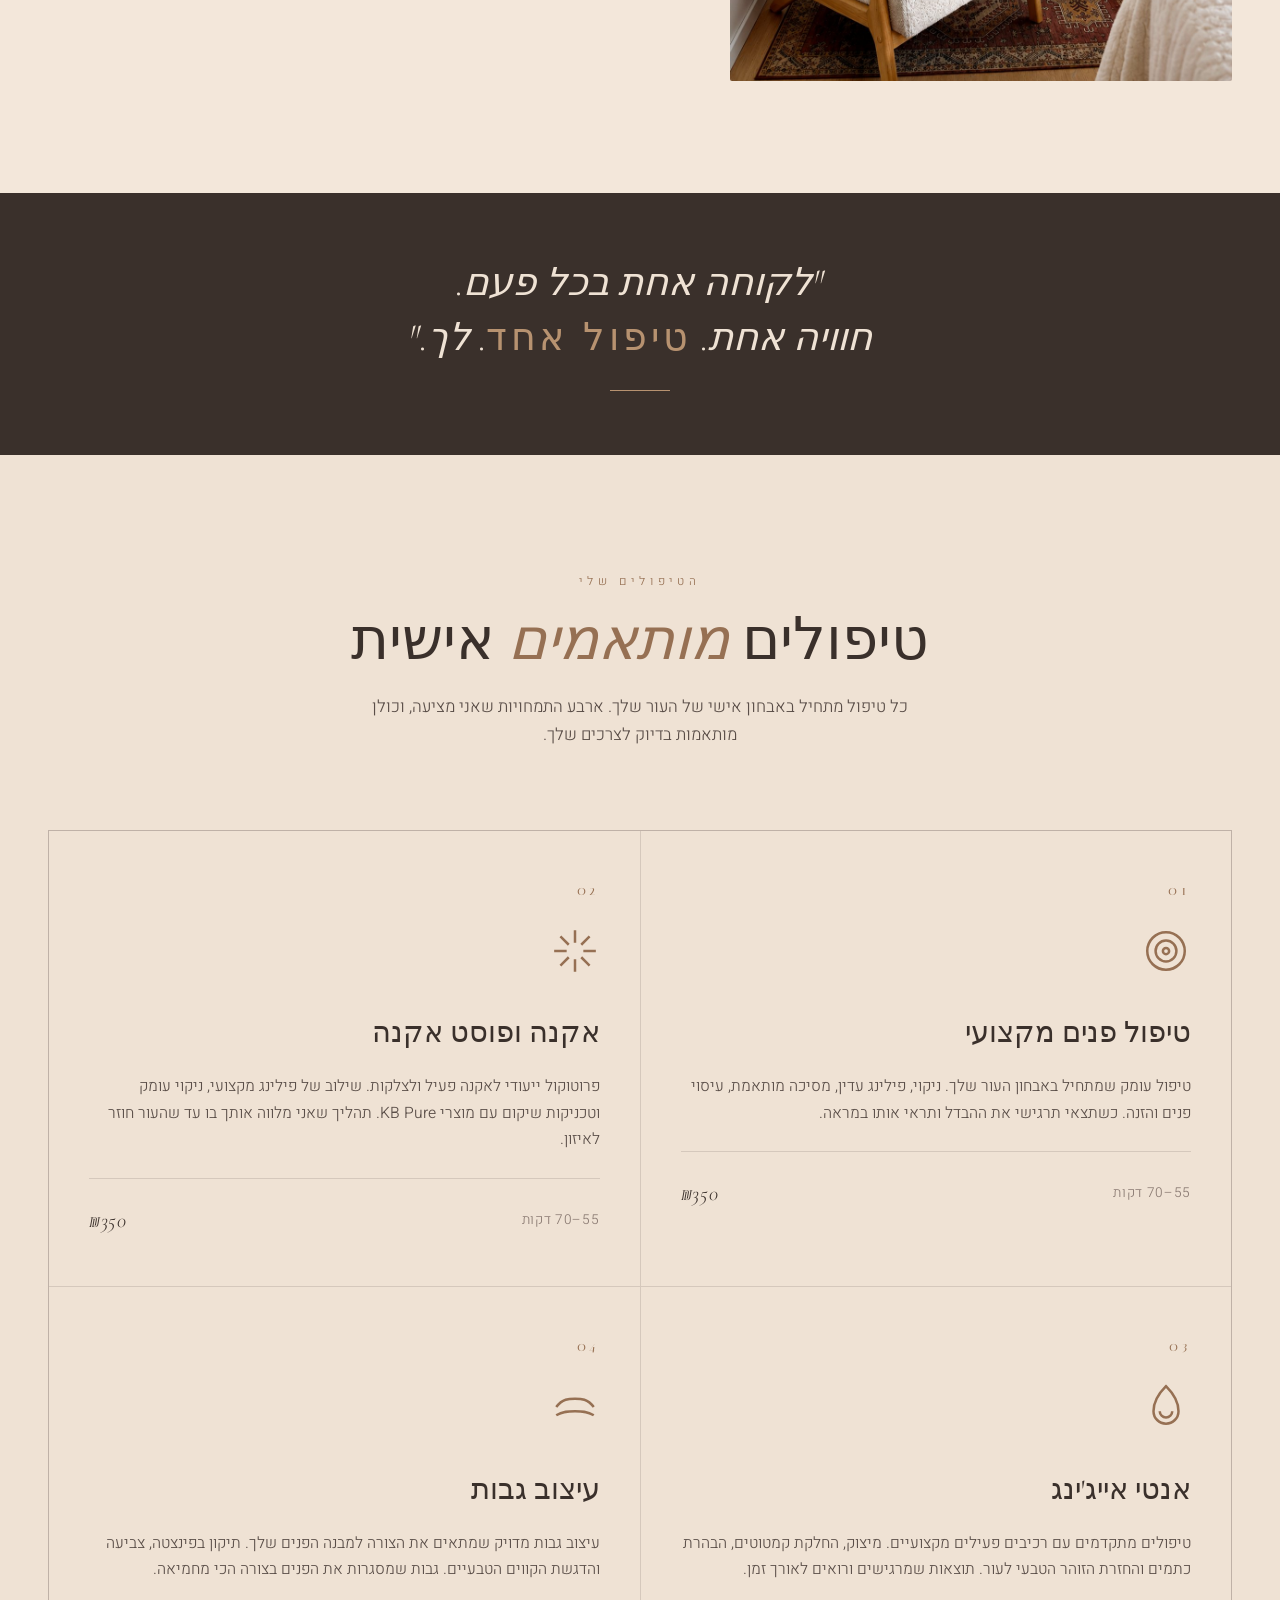
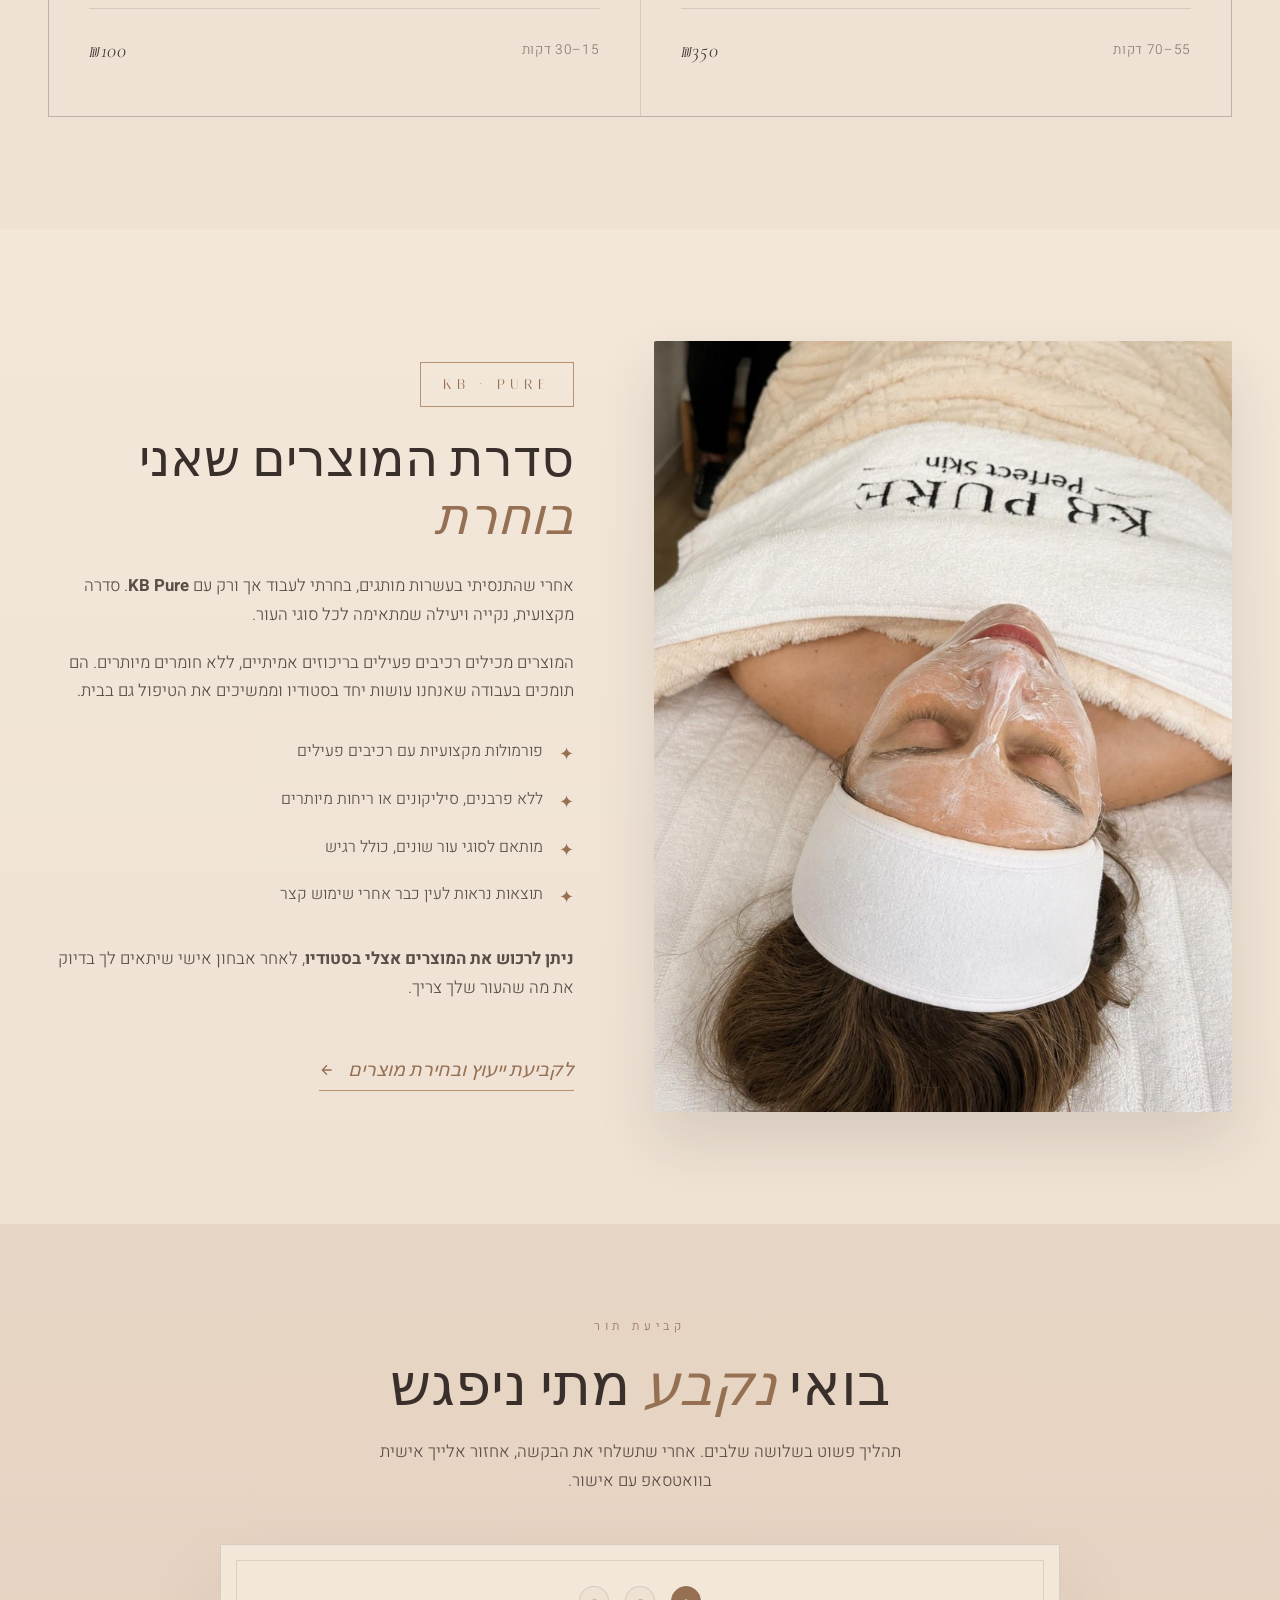
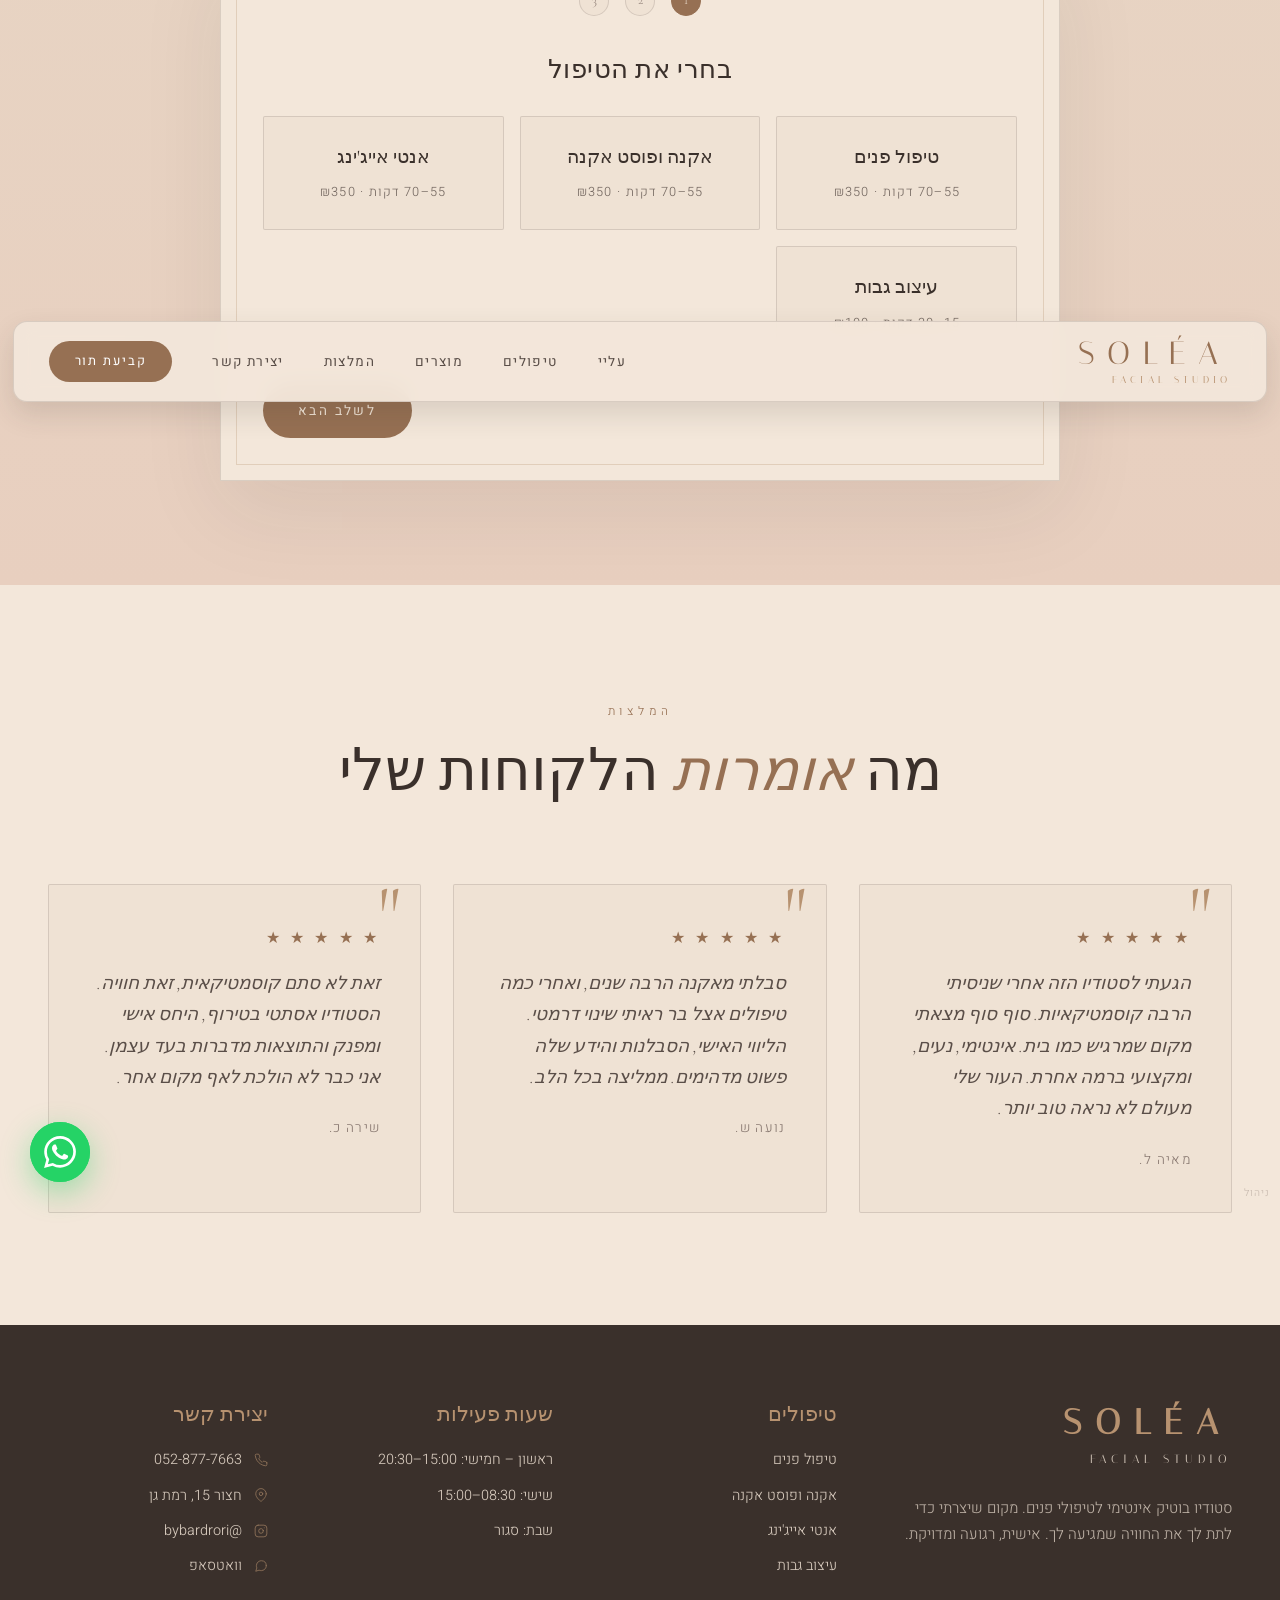
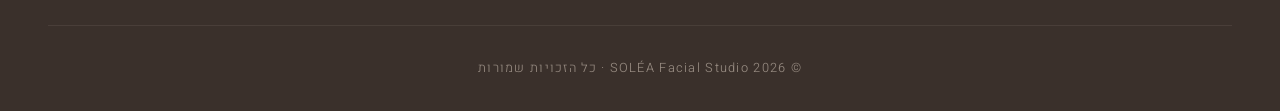
==== commit 486bea46: "fixes" ====
--- a/index.html
+++ b/index.html
@@ -238,12 +238,12 @@
     </div>
 
     <div class="booking-step" id="step2">
-      <h3 class="serif" style="font-size: 1.6rem; margin-bottom: 1.5rem; text-align: center;">בחרי תאריך ושעה</h3>
+      <h3 class="serif" style="font-size: 1.35rem; margin-bottom: 1rem; text-align: center;">בחרי תאריך ושעה</h3>
       <div class="calendar">
         <div class="calendar-header">
-          <button class="calendar-nav" id="prevMonth">›</button>
+          <button class="calendar-nav" id="prevMonth">‹</button>
           <div class="calendar-month" id="calendarMonth"></div>
-          <button class="calendar-nav" id="nextMonth">‹</button>
+          <button class="calendar-nav" id="nextMonth">›</button>
         </div>
         <div class="calendar-grid" id="calendarGrid"></div>
       </div>
@@ -258,7 +258,7 @@
     </div>
 
     <div class="booking-step" id="step3">
-      <h3 class="serif" style="font-size: 1.6rem; margin-bottom: 1.5rem; text-align: center;">פרטים אישיים</h3>
+      <h3 class="serif" style="font-size: 1.35rem; margin-bottom: 1rem; text-align: center;">פרטים אישיים</h3>
       <div class="form-group">
         <label class="form-label">שם מלא</label>
         <input type="text" class="form-input" id="clientName" placeholder="השם שלך">
@@ -358,13 +358,15 @@
           <svg class="footer-icon" viewBox="0 0 24 24" fill="none" stroke="currentColor" stroke-width="1.4" stroke-linecap="round" stroke-linejoin="round"><path d="M22 16.92v3a2 2 0 01-2.18 2 19.79 19.79 0 01-8.63-3.07 19.5 19.5 0 01-6-6 19.79 19.79 0 01-3.07-8.67A2 2 0 014.11 2h3a2 2 0 012 1.72 12.84 12.84 0 00.7 2.81 2 2 0 01-.45 2.11L8.09 9.91a16 16 0 006 6l1.27-1.27a2 2 0 012.11-.45 12.84 12.84 0 002.81.7A2 2 0 0122 16.92z"/></svg>
           <a href="tel:0528777663">052-877-7663</a>
         </li>
-        <li>
+        <li class="footer-address-item">
           <svg class="footer-icon" viewBox="0 0 24 24" fill="none" stroke="currentColor" stroke-width="1.4" stroke-linecap="round" stroke-linejoin="round"><path d="M21 10c0 7-9 13-9 13s-9-6-9-13a9 9 0 0118 0z"/><circle cx="12" cy="10" r="3"/></svg>
-          <span>כתובת הסטודיו</span>
+          <span class="footer-address-text">
+            <a href="https://waze.com/ul/hsv8y2rwm9" target="_blank" rel="noopener noreferrer">חצור 15, רמת גן</a>
+          </span>
         </li>
         <li>
           <svg class="footer-icon" viewBox="0 0 24 24" fill="none" stroke="currentColor" stroke-width="1.4" stroke-linecap="round" stroke-linejoin="round"><rect x="2" y="2" width="20" height="20" rx="5" ry="5"/><path d="M16 11.37A4 4 0 1112.63 8 4 4 0 0116 11.37z"/><line x1="17.5" y1="6.5" x2="17.51" y2="6.5"/></svg>
-          <a href="#">@solea.studio</a>
+          <a href="https://www.instagram.com/bybardrori?igsh=cmUzNGhkcWMyc3Zq" target="_blank" rel="noopener noreferrer">@bybardrori</a>
         </li>
         <li>
           <svg class="footer-icon" viewBox="0 0 24 24" fill="none" stroke="currentColor" stroke-width="1.4" stroke-linecap="round" stroke-linejoin="round"><path d="M21 11.5a8.38 8.38 0 01-.9 3.8 8.5 8.5 0 01-7.6 4.7 8.38 8.38 0 01-3.8-.9L3 21l1.9-5.7a8.38 8.38 0 01-.9-3.8 8.5 8.5 0 014.7-7.6 8.38 8.38 0 013.8-.9h.5a8.48 8.48 0 018 8v.5z"/></svg>
--- a/styles.css
+++ b/styles.css
@@ -46,20 +46,25 @@
 /* === Navigation === */
 nav {
   position: fixed;
-  top: 0; right: 0; left: 0;
-  padding: 1.5rem 3rem;
+  top: 0.55rem;
+  right: 0.8rem;
+  left: 0.8rem;
+  padding: 1.1rem 2.2rem;
   display: flex;
   justify-content: space-between;
   align-items: center;
-  z-index: 100;
+  z-index: 230;
   transition: all 0.4s ease;
-  background: rgba(239, 226, 212, 0);
+  border-radius: 14px;
+  border: 1px solid var(--line);
+  background: rgba(243, 231, 218, 0.9);
+  backdrop-filter: blur(10px);
+  box-shadow: 0 10px 24px rgba(58, 48, 43, 0.12);
 }
 nav.scrolled {
-  background: rgba(239, 226, 212, 0.92);
-  backdrop-filter: blur(12px);
-  padding: 1rem 3rem;
-  box-shadow: 0 1px 0 var(--line);
+  background: rgba(243, 231, 218, 0.96);
+  padding: 0.95rem 2.2rem;
+  box-shadow: 0 12px 28px rgba(58, 48, 43, 0.14);
 }
 
 .nav-logo {
@@ -94,7 +99,7 @@
 
 .nav-cta {
   background: var(--gold-deep);
-  color: var(--cream);
+  color: #ffffff;
   padding: 0.7rem 1.6rem;
   border-radius: 100px;
   font-size: 0.8rem !important;
@@ -103,8 +108,11 @@
 }
 .nav-cta:hover {
   background: var(--ink);
-  color: var(--cream) !important;
+  color: #ffffff !important;
   transform: translateY(-1px);
+}
+.nav-links .nav-cta {
+  color: #ffffff !important;
 }
 
 .menu-toggle {
@@ -518,7 +526,11 @@
 }
 
 /* Products */
-.products { background: var(--cream); position: relative; overflow: hidden; }
+.products {
+  background: linear-gradient(180deg, var(--cream-soft) 0%, var(--cream) 100%);
+  position: relative;
+  overflow: hidden;
+}
 .products-grid {
   display: grid;
   grid-template-columns: 1.1fr 1fr;
@@ -588,12 +600,19 @@
 .products-image img { width: 100%; height: 100%; object-fit: cover; }
 
 /* Booking */
-.booking { background: linear-gradient(180deg, var(--cream) 0%, var(--blush) 100%); padding-bottom: 9rem; }
+.booking {
+  background: linear-gradient(180deg, #e7d6c5 0%, var(--blush) 100%);
+  padding-top: 5.5rem;
+  padding-bottom: 6.5rem;
+}
+.booking .section-header {
+  margin-bottom: 3rem;
+}
 .booking-container {
-  max-width: 900px;
+  max-width: 840px;
   margin: 0 auto;
   background: var(--cream-soft);
-  padding: 3.5rem;
+  padding: 2.6rem;
   border: 1px solid var(--line);
   position: relative;
   box-shadow: 0 30px 80px rgba(42, 35, 32, 0.08);
@@ -609,7 +628,7 @@
 .booking-step { display: none; animation: fadeIn 0.5s ease; }
 .booking-step.active { display: block; }
 
-.step-indicator { display: flex; justify-content: center; gap: 1rem; margin-bottom: 3rem; }
+.step-indicator { display: flex; justify-content: center; gap: 1rem; margin-bottom: 2rem; }
 .step-dot {
   width: 30px; height: 30px;
   border-radius: 50%;
@@ -658,7 +677,7 @@
   display: grid;
   grid-template-columns: repeat(auto-fit, minmax(200px, 1fr));
   gap: 1rem;
-  margin-bottom: 2rem;
+  margin-bottom: 1.4rem;
 }
 .service-option {
   padding: 1.5rem;
@@ -687,7 +706,7 @@
 }
 
 /* Calendar */
-.calendar { background: var(--cream); padding: 1.5rem; border: 1px solid var(--line); margin-bottom: 1.5rem; }
+.calendar { background: var(--cream); padding: 1.3rem; border: 1px solid var(--line); margin-bottom: 1.1rem; }
 .calendar-header { display: flex; justify-content: space-between; align-items: center; margin-bottom: 1.5rem; }
 .calendar-month {
   font-family: 'Cormorant Garamond', serif;
@@ -740,7 +759,7 @@
   display: grid;
   grid-template-columns: repeat(auto-fill, minmax(95px, 1fr));
   gap: 0.6rem;
-  margin-bottom: 2rem;
+  margin-bottom: 1.3rem;
 }
 .time-slot {
   padding: 0.7rem;
@@ -758,6 +777,30 @@
 .time-slot.taken { background: var(--line); color: var(--whisper); cursor: not-allowed; text-decoration: line-through; }
 
 .btn-row { display: flex; gap: 1rem; justify-content: space-between; margin-top: 2rem; }
+.booking .btn-row { margin-top: 1.3rem; }
+
+@media (min-width: 901px) {
+  #step2 .calendar {
+    padding: 1rem;
+    margin-bottom: 0.8rem;
+  }
+  #step2 .calendar-header { margin-bottom: 1rem; }
+  #step2 .calendar-month { font-size: 1.3rem; }
+  #step2 .calendar-day-name { padding: 0.35rem; }
+  #step2 .calendar-day { font-size: 0.88rem; }
+  #step2 .time-slots { margin-bottom: 1rem; }
+
+  #step3 .form-group { margin-bottom: 1rem; }
+  #step3 .form-input,
+  #step3 .form-textarea {
+    padding: 0.8rem 1rem;
+  }
+  #step3 .form-textarea { min-height: 78px; }
+  #step3 .summary-card {
+    padding: 1.3rem;
+    margin: 1.2rem 0;
+  }
+}
 
 .btn-secondary {
   background: transparent;
@@ -897,6 +940,18 @@
 .footer-col a { color: var(--cream); text-decoration: none; opacity: 1; transition: color 0.3s; }
 .footer-col a:hover { color: var(--gold); }
 .footer-col span { color: var(--cream); }
+.footer-address-item { align-items: flex-start; }
+.footer-address-text {
+  display: inline-flex;
+  flex-direction: column;
+  gap: 0.12rem;
+}
+.footer-address-text small {
+  font-size: 0.72rem;
+  color: var(--gold);
+  opacity: 0.9;
+  letter-spacing: 0.04em;
+}
 
 .footer-icon {
   width: 14px;
